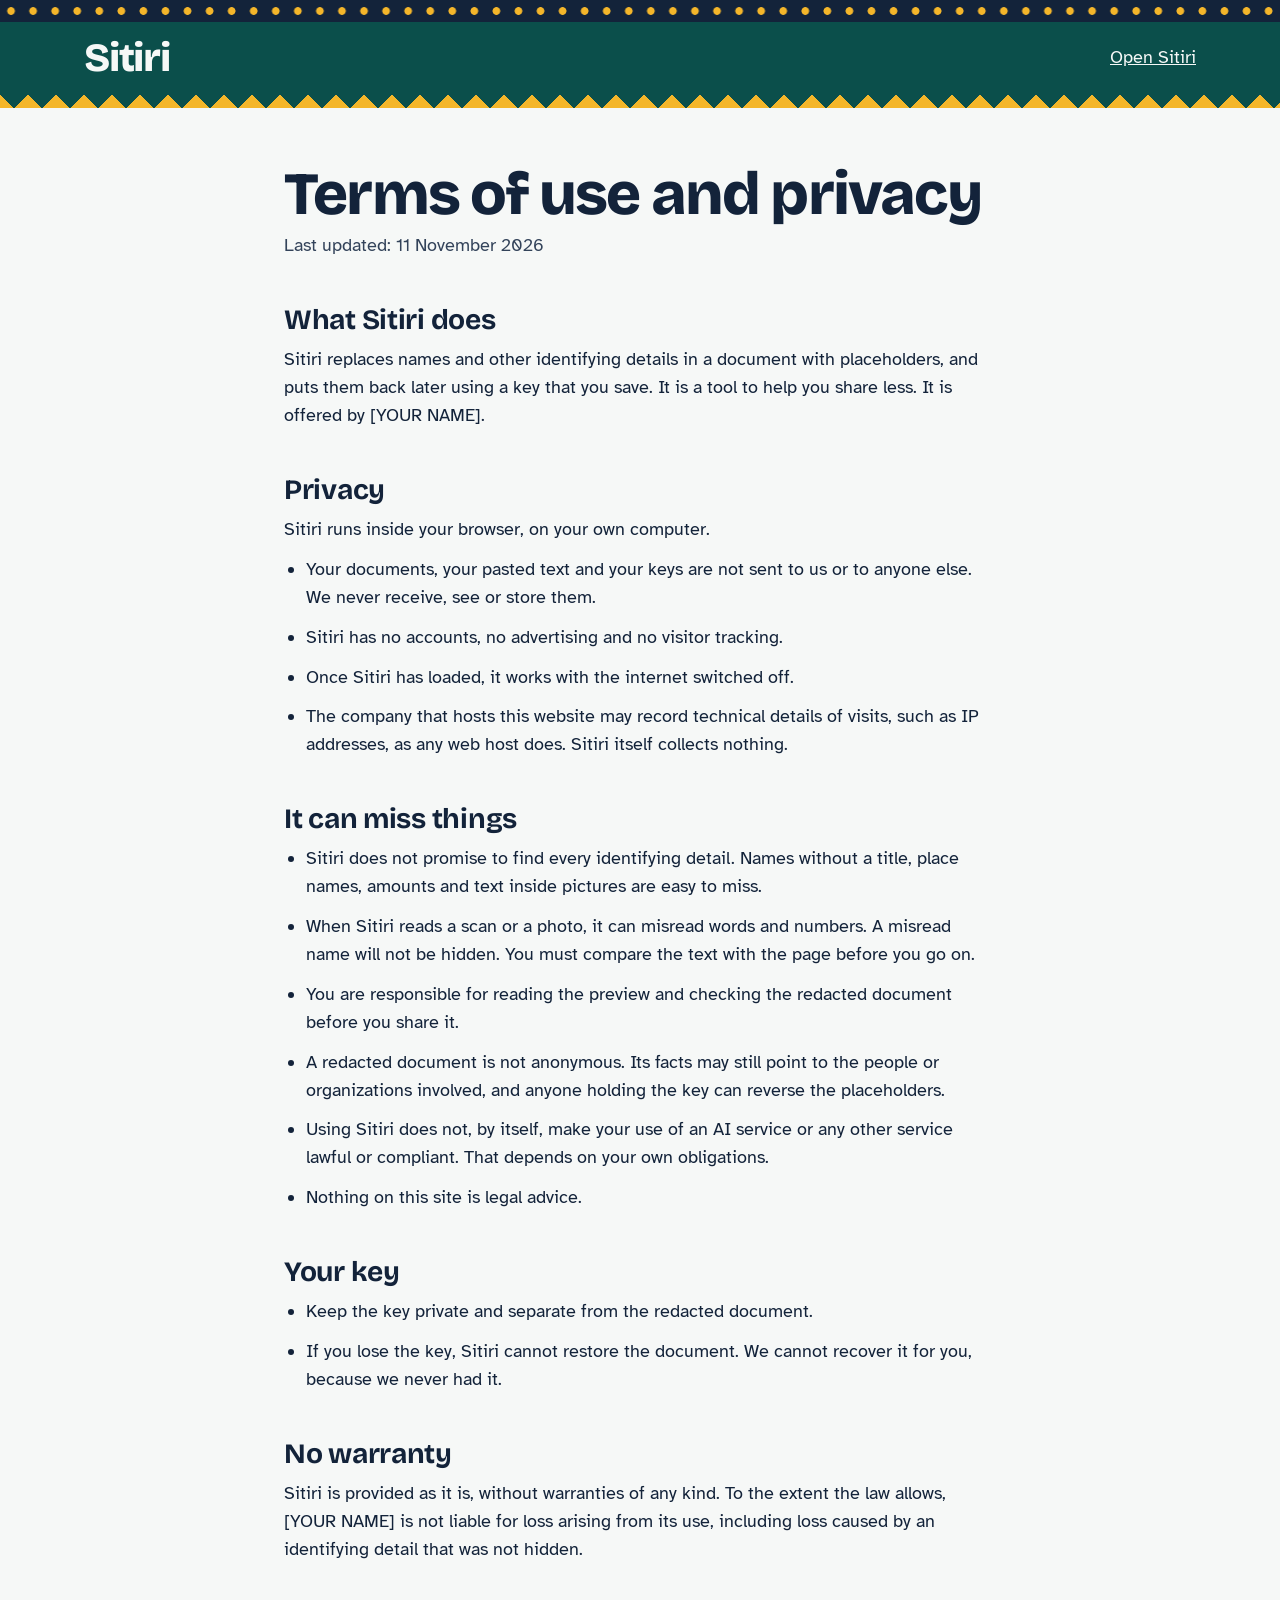
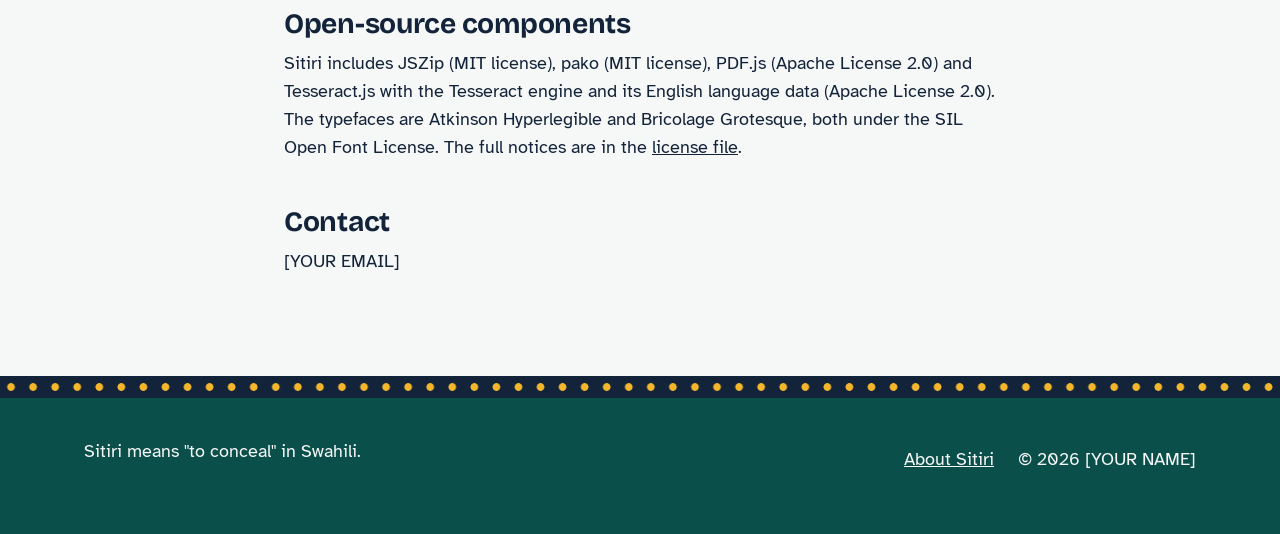
==== terms.html @ bb34004c "Add the Sitiri website (version 1.2) Front page, redact and restore tool, terms page, offline suppor" ====
<!doctype html>
<html lang="en">
<head>
<meta charset="utf-8">
<meta name="viewport" content="width=device-width, initial-scale=1">
<meta name="robots" content="noindex, nofollow">
<meta http-equiv="Content-Security-Policy" content="default-src 'none'; script-src 'unsafe-inline'; style-src 'self' 'unsafe-inline'; img-src 'self' data:; font-src 'self'; manifest-src 'self'; worker-src 'self'; connect-src 'none'; form-action 'none'; base-uri 'none'">
<title>Terms of use and privacy | Sitiri</title>
<meta name="theme-color" content="#0B4F4B">
<link rel="manifest" href="manifest.webmanifest">
<link rel="icon" type="image/png" href="icons/icon-64.png">
<link rel="stylesheet" href="sitiri.css">
<style>
.top{background:var(--teal);color:var(--paper)}
.top-in{display:flex;flex-wrap:wrap;align-items:center;justify-content:space-between;gap:8px 24px;padding-top:14px;padding-bottom:14px}
.mark{font-family:var(--display);font-weight:800;font-size:40px;line-height:1;letter-spacing:-.03em;text-decoration:none;display:inline-flex;align-items:center;min-height:44px}
.top a.back{display:inline-flex;align-items:center;min-height:44px}
.doc{max-width:760px;margin:0 auto;padding:56px 24px 88px}
.doc h1{margin:0 0 8px;font-family:var(--display);font-weight:800;font-size:clamp(36px,6vw,60px);line-height:1;letter-spacing:-.03em}
.doc h2{margin:44px 0 10px;font-family:var(--display);font-weight:700;font-size:28px;line-height:1.15;letter-spacing:-.01em}
.doc p,.doc li{margin:0 0 12px}
.doc ul{margin:0 0 12px;padding-left:22px}
.updated{color:var(--soft)}
</style>
</head>
<body>
<div class="dots" aria-hidden="true"></div>
<header class="top">
<div class="wrap top-in">
<a class="mark" href="index.html">Sitiri</a>
<a class="back" href="tool.html">Open Sitiri</a>
</div>
<div class="teeth-up" aria-hidden="true"></div>
</header>

<main class="doc">
<h1>Terms of use and privacy</h1>
<p class="updated">Last updated: 11 November 2026</p>

<h2>What Sitiri does</h2>
<p>Sitiri replaces names and other identifying details in a document with placeholders, and puts them back later using a key that you save. It is a tool to help you share less. It is offered by [YOUR NAME].</p>

<h2 id="privacy">Privacy</h2>
<p>Sitiri runs inside your browser, on your own computer.</p>
<ul>
<li>Your documents, your pasted text and your keys are not sent to us or to anyone else. We never receive, see or store them.</li>
<li>Sitiri has no accounts, no advertising and no visitor tracking.</li>
<li>Once Sitiri has loaded, it works with the internet switched off.</li>
<li>The company that hosts this website may record technical details of visits, such as IP addresses, as any web host does. Sitiri itself collects nothing.</li>
</ul>

<h2>It can miss things</h2>
<ul>
<li>Sitiri does not promise to find every identifying detail. Names without a title, place names, amounts and text inside pictures are easy to miss.</li>
<li>When Sitiri reads a scan or a photo, it can misread words and numbers. A misread name will not be hidden. You must compare the text with the page before you go on.</li>
<li>You are responsible for reading the preview and checking the redacted document before you share it.</li>
<li>A redacted document is not anonymous. Its facts may still point to the people or organizations involved, and anyone holding the key can reverse the placeholders.</li>
<li>Using Sitiri does not, by itself, make your use of an AI service or any other service lawful or compliant. That depends on your own obligations.</li>
<li>Nothing on this site is legal advice.</li>
</ul>

<h2>Your key</h2>
<ul>
<li>Keep the key private and separate from the redacted document.</li>
<li>If you lose the key, Sitiri cannot restore the document. We cannot recover it for you, because we never had it.</li>
</ul>

<h2>No warranty</h2>
<p>Sitiri is provided as it is, without warranties of any kind. To the extent the law allows, [YOUR NAME] is not liable for loss arising from its use, including loss caused by an identifying detail that was not hidden.</p>

<h2>Open-source components</h2>
<p>Sitiri includes JSZip (MIT license), pako (MIT license), PDF.js (Apache License 2.0) and Tesseract.js with the Tesseract engine and its English language data (Apache License 2.0). The typefaces are Atkinson Hyperlegible and Bricolage Grotesque, both under the SIL Open Font License. The full notices are in the <a href="LICENSES.txt">license file</a>.</p>

<h2>Contact</h2>
<p>[YOUR EMAIL]</p>
</main>

<div class="dots" aria-hidden="true"></div>
<footer class="foot">
<div class="wrap foot-in">
<div><p>Sitiri means "to conceal" in Swahili.</p></div>
<div class="foot-links"><a href="index.html">About Sitiri</a><p>&copy; 2026 [YOUR NAME]</p></div>
</div>
</footer>
<script>if('serviceWorker' in navigator){window.addEventListener('load',function(){navigator.serviceWorker.register('sw.js').catch(function(){});});}</script>
</body>
</html>
---- sitiri.css ----
/* Sitiri: shared styles. Fonts are stored with the site, so nothing loads from elsewhere. */
@font-face{font-family:"Atkinson Hyperlegible";font-style:normal;font-weight:400;font-display:swap;src:url("fonts/atkinson-hyperlegible-latin-400-normal.woff2") format("woff2")}
@font-face{font-family:"Atkinson Hyperlegible";font-style:italic;font-weight:400;font-display:swap;src:url("fonts/atkinson-hyperlegible-latin-400-italic.woff2") format("woff2")}
@font-face{font-family:"Atkinson Hyperlegible";font-style:normal;font-weight:700;font-display:swap;src:url("fonts/atkinson-hyperlegible-latin-700-normal.woff2") format("woff2")}
@font-face{font-family:"Bricolage Grotesque";font-style:normal;font-weight:200 800;font-display:swap;src:url("fonts/bricolage-grotesque-latin-wght-normal.woff2") format("woff2")}

:root{
  --ink:#13233A; --teal:#0B4F4B; --saffron:#F4B62A; --paper:#F6F8F7;
  --page:#F6F8F7; --text:#13233A; --soft:#33435A; --sheet:#FFFFFF; --rule:#C3D0D6; --line:#13233A;
  --accent:#0B4F4B; --band-bg:#13233A; --band-fg:#F4B62A;
  --btn-bg:#13233A; --btn-fg:#F6F8F7;
  --warn-bg:#FFF1CC; --warn-fg:#13233A; --ok-bg:#DDEFEA; --ok-fg:#0B3B38; --bad-bg:#FBE1DD; --bad-fg:#7A1A10;
  --display:"Bricolage Grotesque","Atkinson Hyperlegible",system-ui,sans-serif;
  --body:"Atkinson Hyperlegible",system-ui,-apple-system,"Segoe UI",Arial,sans-serif;
}
@media (prefers-color-scheme:dark){
  :root{
    --page:#0C1524; --text:#EEF2F1; --soft:#B9C5CF; --sheet:#152238; --rule:#3A4A61; --line:#8C9BB0;
    --accent:#F4B62A; --band-bg:#F4B62A; --band-fg:#13233A;
    --btn-bg:#F4B62A; --btn-fg:#13233A;
    --warn-bg:#4A3A0A; --warn-fg:#FFE9A8; --ok-bg:#123A35; --ok-fg:#BFE8DF; --bad-bg:#4A1F1B; --bad-fg:#FFC9C2;
  }
}
*{box-sizing:border-box}
html{-webkit-text-size-adjust:100%}
body{margin:0;background:var(--page);color:var(--text);font-family:var(--body);font-size:18px;line-height:1.55}
a{color:inherit}
:focus-visible{outline:3px solid var(--saffron);outline-offset:3px}
.wrap{max-width:1160px;margin:0 auto;padding-left:24px;padding-right:24px}

/* Kanga borders */
.dots{height:22px;background-color:var(--ink);background-image:radial-gradient(circle at center,var(--saffron) 3.5px,transparent 4.2px);background-size:22px 22px;background-repeat:round}
.teeth-down{height:14px;background-color:var(--teal);background-image:linear-gradient(135deg,var(--saffron) 25%,transparent 25%),linear-gradient(225deg,var(--saffron) 25%,transparent 25%);background-size:28px 28px}
.teeth-up{height:14px;background-color:var(--teal);background-image:linear-gradient(45deg,var(--saffron) 25%,transparent 25%),linear-gradient(315deg,var(--saffron) 25%,transparent 25%);background-size:28px 28px;background-position:left bottom}

/* Buttons */
.button{display:inline-flex;align-items:center;justify-content:center;min-height:52px;padding:0 28px;border:0;border-radius:4px;background:var(--btn-bg);color:var(--btn-fg);font:inherit;font-size:19px;font-weight:700;text-decoration:none;cursor:pointer}
.button.saffron{background:var(--saffron);color:var(--ink)}
.button.big{min-height:58px;padding:0 34px;font-size:21px}

/* Footer */
.foot{background:var(--teal);color:var(--paper)}
.foot-in{display:flex;flex-wrap:wrap;justify-content:space-between;gap:20px 40px;padding-top:40px;padding-bottom:52px}
.foot p{margin:0 0 8px}
.foot-links{display:flex;flex-wrap:wrap;align-items:center;gap:8px 24px}
.foot-links a{display:inline-flex;align-items:center;min-height:44px}
.foot-links p{margin:0}

@media (prefers-reduced-motion:reduce){*{transition:none !important;animation:none !important}}
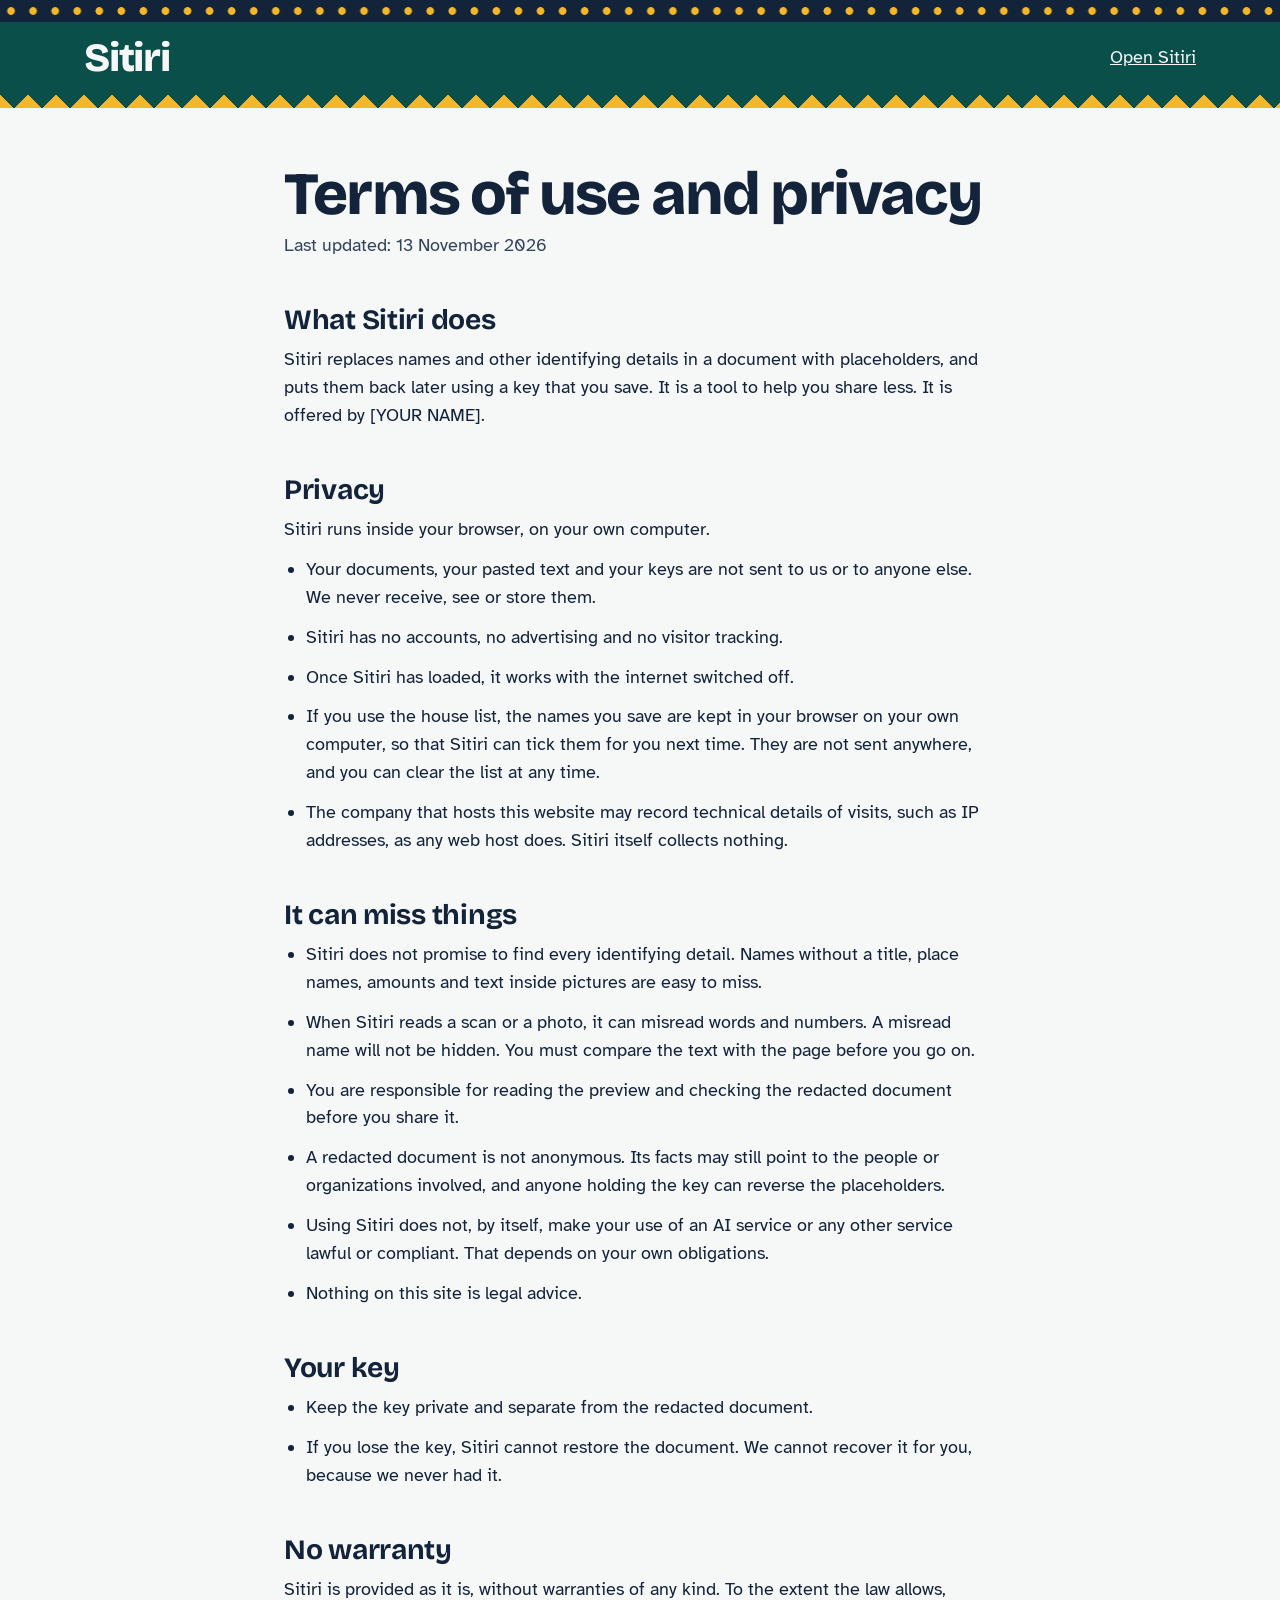
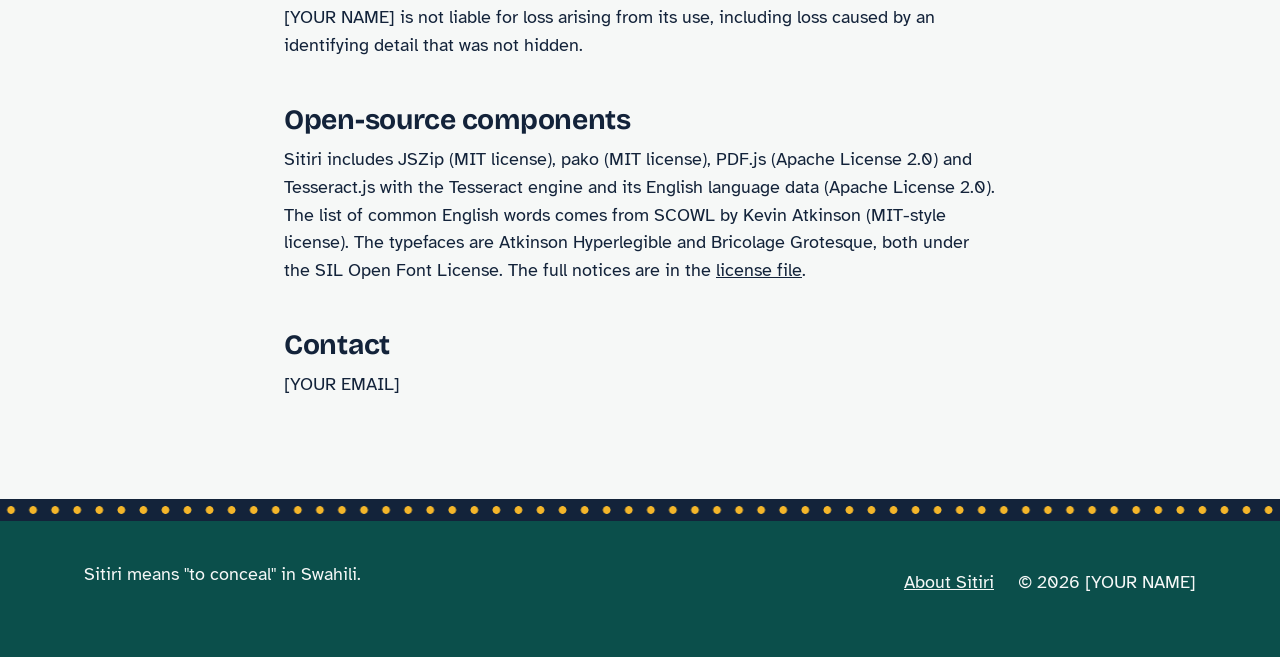
==== commit d33ccb4a: "Find names without titles, add a house list (version 1.4) Finds names from email layout (sender line" ====
--- a/terms.html
+++ b/terms.html
@@ -35,7 +35,7 @@
 
 <main class="doc">
 <h1>Terms of use and privacy</h1>
-<p class="updated">Last updated: 11 November 2026</p>
+<p class="updated">Last updated: 13 November 2026</p>
 
 <h2>What Sitiri does</h2>
 <p>Sitiri replaces names and other identifying details in a document with placeholders, and puts them back later using a key that you save. It is a tool to help you share less. It is offered by [YOUR NAME].</p>
@@ -46,6 +46,7 @@
 <li>Your documents, your pasted text and your keys are not sent to us or to anyone else. We never receive, see or store them.</li>
 <li>Sitiri has no accounts, no advertising and no visitor tracking.</li>
 <li>Once Sitiri has loaded, it works with the internet switched off.</li>
+<li>If you use the house list, the names you save are kept in your browser on your own computer, so that Sitiri can tick them for you next time. They are not sent anywhere, and you can clear the list at any time.</li>
 <li>The company that hosts this website may record technical details of visits, such as IP addresses, as any web host does. Sitiri itself collects nothing.</li>
 </ul>
 
@@ -69,7 +70,7 @@
 <p>Sitiri is provided as it is, without warranties of any kind. To the extent the law allows, [YOUR NAME] is not liable for loss arising from its use, including loss caused by an identifying detail that was not hidden.</p>
 
 <h2>Open-source components</h2>
-<p>Sitiri includes JSZip (MIT license), pako (MIT license), PDF.js (Apache License 2.0) and Tesseract.js with the Tesseract engine and its English language data (Apache License 2.0). The typefaces are Atkinson Hyperlegible and Bricolage Grotesque, both under the SIL Open Font License. The full notices are in the <a href="LICENSES.txt">license file</a>.</p>
+<p>Sitiri includes JSZip (MIT license), pako (MIT license), PDF.js (Apache License 2.0) and Tesseract.js with the Tesseract engine and its English language data (Apache License 2.0). The list of common English words comes from SCOWL by Kevin Atkinson (MIT-style license). The typefaces are Atkinson Hyperlegible and Bricolage Grotesque, both under the SIL Open Font License. The full notices are in the <a href="LICENSES.txt">license file</a>.</p>
 
 <h2>Contact</h2>
 <p>[YOUR EMAIL]</p>
